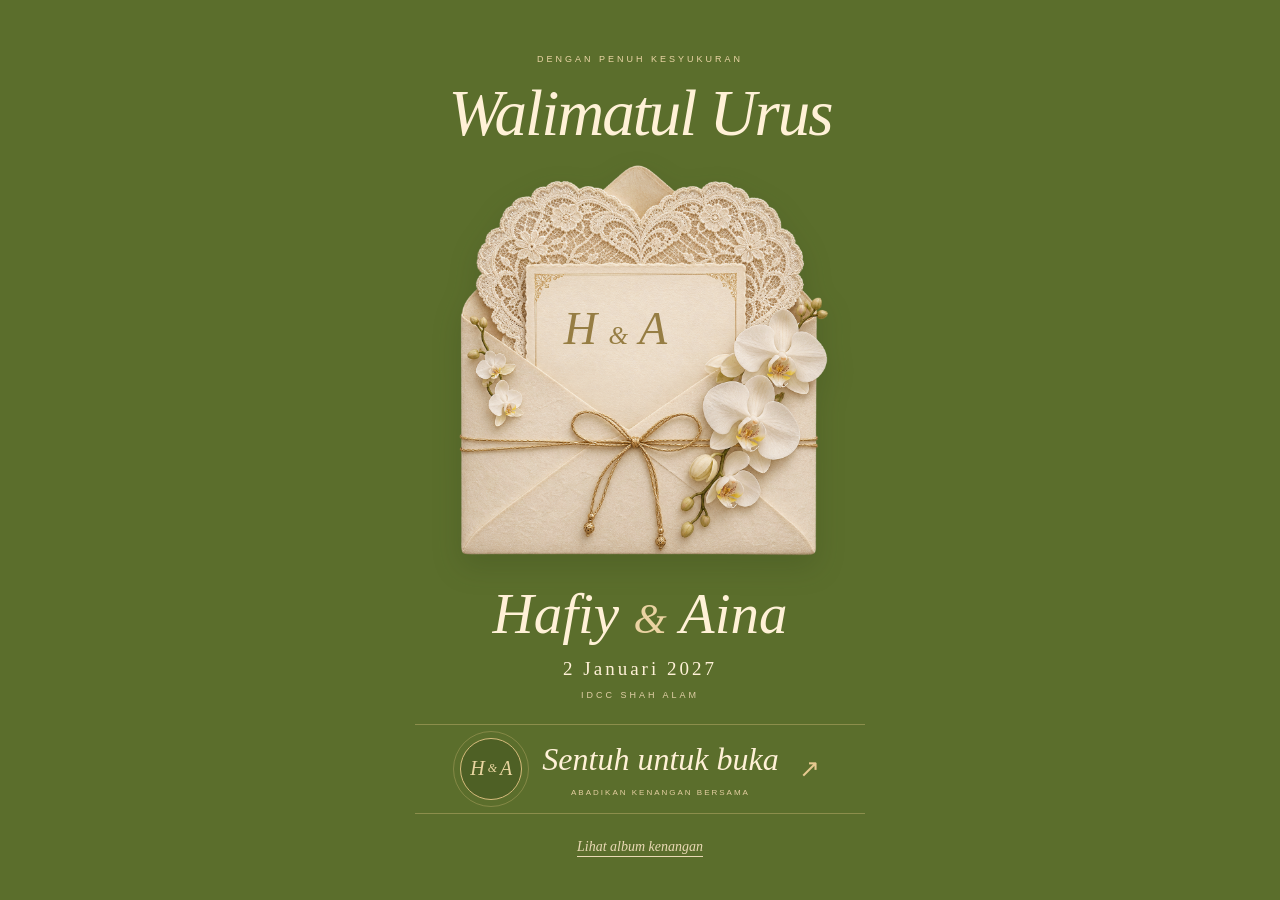
==== index.html @ 0f8b38a5 "Add files via upload" ====
<!doctype html>
<html lang="ms"><head><meta charset="utf-8"><meta name="viewport" content="width=device-width,initial-scale=1"><meta name="theme-color" content="#5B6E2C"><title>Walimatul Urus · Hafiy & Aina</title><link rel="stylesheet" href="style.css?v=menu-1"></head><body class="welcome-page"><main class="welcome-cover"><p class="welcome-kicker">DENGAN PENUH KESYUKURAN</p><h1 class="welcome-title">Walimatul Urus</h1><a class="envelope-link" href="menu.html" aria-label="Buka kamera majlis Hafiy dan Aina"><img src="welcome-envelope.png" alt="Sampul jemputan krim dengan renda hati, orkid putih dan ikatan emas" width="1280" height="1280"><span class="envelope-monogram" aria-hidden="true">H <i>&</i> A</span></a><h2 class="welcome-names">Hafiy <span>&</span> Aina</h2><p class="welcome-date">2 Januari 2027</p><p class="welcome-venue">IDCC SHAH ALAM</p><a class="open-invitation" href="menu.html"><span class="welcome-seal" aria-hidden="true">H<span>&</span>A</span><span><strong>Sentuh untuk buka</strong><small>ABADIKAN KENANGAN BERSAMA</small></span><span class="welcome-arrow" aria-hidden="true">↗</span></a><a class="welcome-album" href="gallery.html">Lihat album kenangan</a></main></body></html>
---- style.css ----
*{box-sizing:border-box}html{scroll-behavior:smooth}body{margin:0;color:#55443d;background-color:#fff8eb;background-image:radial-gradient(ellipse at 0 8%,#ffd9df 0,transparent 35%),radial-gradient(ellipse at 100% 35%,#d7ecff 0,transparent 35%),radial-gradient(ellipse at 0 80%,#ffe5b6 0,transparent 35%);font-family:Arial,sans-serif;font-size:15px}[hidden]{display:none!important}.container{width:min(100% - 28px,620px);margin:auto;padding:38px 0 24px;text-align:center}.eyebrow{font-size:10px;font-weight:bold;letter-spacing:2px;color:#85534e}.header h1{font:normal clamp(42px,9vw,64px) Georgia,serif;margin:8px 0}.header h1 em{color:#d87987;font-weight:normal}.header p{line-height:1.7;color:#77635a}.date{font-size:11px;letter-spacing:3px}.flower-line{font-size:38px;color:#df81a4;margin:12px}.flower-line span:first-child{color:#f1b747}.flower-line span:last-child{color:#8ab8d3}.album-link{display:inline-block;margin:4px 0 28px;color:#75544c;text-underline-offset:5px}.camera-card,.gallery-section{background:#fffdf8;border:1px solid #eadccd;border-radius:26px;padding:20px;box-shadow:0 12px 38px #7653440a}.section-heading{display:flex;align-items:center;justify-content:space-between;gap:8px;margin-bottom:16px}.badge{background:#ffe8a6;border-radius:20px;padding:7px 9px;font-size:10px}.camera-area{position:relative;width:100%;aspect-ratio:1200/1480;border-radius:16px;overflow:hidden;background:#f5e9d7}#preview{display:block;width:100%;height:100%;object-fit:contain}#countdown{position:absolute;left:50%;top:38%;transform:translate(-50%,-50%);font:bold 90px Georgia;color:white;text-shadow:0 2px 18px #0009}fieldset{border:0;padding:0;margin:0}fieldset:disabled{opacity:.7}.option-heading{display:flex;justify-content:space-between;align-items:center;margin:20px 0 10px}.option-heading h2{font-size:13px;margin:0}.option-heading span{font-size:11px;color:#8e7771}.frame-options{display:grid;grid-template-columns:repeat(5,minmax(0,1fr));gap:7px}.frame-choice{padding:6px 3px;border:1px solid #e9dfd1;border-radius:13px;background:#fff;cursor:pointer;color:inherit;font:inherit;min-width:0}.frame-choice canvas{width:100%;height:auto;display:block;border-radius:7px}.frame-choice span{font-size:10px;display:block;margin:6px 0;line-height:1.3}.frame-choice[aria-pressed=true]{border:2px solid #bc5e75;background:#fff0f3;padding:5px 2px}.pills,.button-group{display:flex;flex-wrap:wrap;gap:8px;justify-content:center}.pills button{font:inherit;font-size:12px;border:1px solid #d9cabb;border-radius:24px;padding:11px 14px;background:#fffaf2;color:#55443d;min-height:44px;cursor:pointer}.pills button[aria-pressed=true]{background:#e5eddd;border-color:#708b61}.button-group{margin-top:24px}.btn{border:0;border-radius:28px;padding:14px 20px;min-height:48px;font-size:14px;font-weight:bold;cursor:pointer;color:#55443d}.primary{background:#f5bdcb}.secondary{background:#fff0c5}.blue{background:#d5e9f5}.btn:disabled{opacity:.55;cursor:wait}button:focus-visible,a:focus-visible{outline:3px solid #467d9d;outline-offset:3px}.message{font-size:13px;line-height:1.6;min-height:38px;margin:15px 0}.fine-print{font-size:11px;color:#806b60;line-height:1.6}.gallery-section{margin-top:28px}.gallery-section h2{font:normal 32px Georgia;margin:12px 0}.gallery-section>p{color:#806b60;font-size:13px}.gallery-grid{display:grid;grid-template-columns:repeat(2,minmax(0,1fr));gap:12px}.gallery-item{margin:0;padding:7px;background:#fff0dc;border-radius:9px}.gallery-item:nth-child(even){background:#f9dfe7}.gallery-item img{display:block;width:100%;aspect-ratio:1200/1480;object-fit:contain;border-radius:5px}footer{padding:30px 0;font:italic 16px Georgia}footer span{color:#d98ca6}.sr-only{position:absolute;width:1px;height:1px;padding:0;margin:-1px;overflow:hidden;clip:rect(0,0,0,0)}@media(max-width:380px){.camera-card,.gallery-section{padding:12px}.badge{display:none}.frame-choice span{font-size:9px}.pills button{padding:10px}.container{width:calc(100% - 18px)}}@media(prefers-reduced-motion:reduce){html{scroll-behavior:auto}}
.album-nav{display:flex;align-items:center;justify-content:space-between;gap:12px}.album-nav a,.album-cta{text-decoration:none;display:inline-block}.album-page .gallery-section{margin-top:12px}.album-cta{margin-top:24px}.camera-album-link{margin:20px 0 0}

/* Classic Malay theme: olive, ivory and antique gold. */
body{background:#5B6E2C;color:#453f2e}
.container{padding-top:42px}
.header{color:#fff4db;padding:24px 18px 30px;border-top:1px solid #cdb575;border-bottom:1px solid #cdb575;margin-bottom:28px;position:relative}
.header:before,.header:after{content:"◆";position:absolute;left:50%;transform:translateX(-50%);background:#5B6E2C;color:#e2c98d;padding:0 13px;font-size:15px}
.header:before{top:-10px}.header:after{bottom:-10px}
.header h1{font-family:Georgia,'Times New Roman',serif;color:#fff5dc;letter-spacing:1px}
.header h1 em{color:#e4ca8d}.header p{color:#eee4c9}.header .eyebrow{color:#e8d49d}
.flower-line{font-size:20px;letter-spacing:9px;color:#dfc58a;margin:20px 0}.flower-line span:first-child,.flower-line span:last-child{color:#dfc58a}
.eyebrow{color:#76602f;letter-spacing:2px}.date{color:#f1ddb0!important}
.album-link{color:#f3dfb0;text-decoration-thickness:1px;text-underline-offset:6px}
.camera-card,.gallery-section{background:#faf4e5;border:1px solid #d1b87b;border-radius:7px;box-shadow:0 8px 28px #17230626;position:relative}
.camera-card:before,.gallery-section:before{content:"";position:absolute;inset:6px;border:1px solid #bca36666;pointer-events:none;border-radius:3px}
.section-heading{position:relative}.badge{background:#e8d7aa;color:#5d502e;border:1px solid #bca366;border-radius:3px}
.camera-area{border-radius:3px;border:1px solid #b59b61;background:#eee5d0}
.option-heading h2{font-family:Georgia,serif;font-size:15px;font-weight:normal;color:#50472f}
.frame-choice{border-radius:3px;border-color:#cbbb96;background:#fffaf0}.frame-choice canvas{border-radius:1px}
.frame-choice[aria-pressed=true]{border-color:#637636;background:#e9edda}
.pills button{background:#fffaf0;border-color:#b8a77e;color:#51472e;border-radius:4px}
.pills button[aria-pressed=true]{background:#5B6E2C;border-color:#5B6E2C;color:#fff9e9}
.btn{border-radius:4px;letter-spacing:.3px;border:1px solid #baa269}
.primary{background:#5B6E2C;color:#fff9e9;border-color:#4e6024}.secondary{background:#efe1bc;color:#554726}.blue{background:#dce2ca;color:#3c4c25;border-color:#98a574}
button:focus-visible,a:focus-visible{outline:3px solid #d3ac50;outline-offset:3px}
.message{color:#5e533e}.fine-print,.gallery-section>p{color:#786b50}
.gallery-section h2{font-family:Georgia,serif;color:#51472f}
.gallery-item,.gallery-item:nth-child(even){background:#fffaf0;border:1px solid #d9c9a5;border-radius:3px}
.gallery-item img{border-radius:1px}.camera-album-link{color:#5B6E2C}
.album-nav>.eyebrow{color:#f0dfb1}.album-nav .btn{background:#f4e7c9}
.album-cta{background:#efdfb6;color:#4e442d;border-color:#d5b777}
footer{color:#f3e8cb}footer span{color:#e1c581}

/* Invitation cover */
.welcome-page{background:#5B6E2C;color:#fff1d7;min-height:100svh}
.welcome-cover{width:min(100% - 32px,560px);margin:auto;text-align:center;padding:35px 0 28px;min-height:100svh;display:flex;flex-direction:column;align-items:center;justify-content:center}
.welcome-kicker{font-size:9px;letter-spacing:3px;color:#ead5a5;margin:0 0 12px}
.welcome-title{font:italic normal clamp(40px,10vw,65px) 'Palatino Linotype','Book Antiqua',Georgia,serif;color:#fff1d7;margin:0 0 8px;letter-spacing:-2px}
.envelope-link{position:relative;display:block;width:min(100%,480px);margin:0 auto;text-decoration:none}
.envelope-link img{display:block;width:100%;height:auto;filter:drop-shadow(0 12px 14px #26361233)}
.envelope-monogram{position:absolute;top:35%;left:44%;transform:translateX(-50%);font:italic clamp(28px,8vw,46px) Georgia,serif;color:#967d43;white-space:nowrap}.envelope-monogram i{font-size:.55em}
.welcome-names{font:italic normal clamp(36px,9vw,57px) 'Palatino Linotype','Book Antiqua',Georgia,serif;margin:12px 0;color:#fff1d7}.welcome-names span{font-size:.75em;color:#ead3a2}
.welcome-date{font:normal 19px Georgia,serif;letter-spacing:3px;margin:0 0 10px}.welcome-venue{font-size:9px;letter-spacing:3px;color:#e2d0a7;margin:0 0 24px}
.open-invitation{display:flex;align-items:center;justify-content:center;gap:20px;color:#fff1d7;text-decoration:none;padding:12px 8px;min-height:90px;border-top:1px solid #d4bd7d66;border-bottom:1px solid #d4bd7d66;width:min(100%,450px)}
.welcome-seal{flex-shrink:0;border:1px solid #d7bc7d;outline:1px solid #d7bc7d55;outline-offset:6px;width:62px;height:62px;border-radius:50%;display:flex;align-items:center;justify-content:center;font:italic 20px Georgia;background:#4e6025;color:#e9d5a0}.welcome-seal span{font-size:12px;margin:0 3px}
.open-invitation strong{display:block;font:italic normal clamp(23px,6vw,32px) Georgia,serif}.open-invitation small{display:block;font-size:8px;letter-spacing:2px;margin-top:10px;color:#e4cfa1}.welcome-arrow{font-size:25px;color:#e6c990}
.welcome-album{color:#ead9b5;font:italic 14px Georgia;margin-top:25px;text-underline-offset:5px}.welcome-back{display:block;width:min(100% - 28px,620px);margin:18px auto -14px;color:#f3dfb0;font-size:12px;text-underline-offset:4px}
@media(max-width:360px){.welcome-cover{padding-top:24px}.open-invitation{gap:12px}.welcome-seal{width:48px;height:48px}.welcome-arrow{display:none}}@media(min-width:650px){.welcome-cover{padding-top:36px}.envelope-link{width:410px}}

.menu-page{background:#5B6E2C;color:#fff1d7}.wedding-menu{width:min(100% - 32px,540px);margin:auto;padding:18px 0 25px}.menu-home{font-size:12px;color:#eedbb3;text-decoration:none}.menu-art{position:relative;width:100%;margin:8px auto 18px}.menu-art img{width:100%;height:auto;display:block}.menu-couple{position:absolute;left:30%;top:22%;transform:translate(-50%,-50%);color:#efcf85;font:italic clamp(26px,8vw,44px) Georgia,serif;text-align:center;line-height:1.1}.menu-couple span{display:block;font-size:.6em;margin:8px 0}.menu-initials{position:absolute;left:75%;top:47%;transform:translate(-50%,-50%);color:#ad8b44;font:italic clamp(38px,12vw,70px) Georgia,serif}.menu-initials span{font-size:.5em;margin:0 1px}.menu-art-date{position:absolute;left:28%;top:74%;transform:translate(-50%,-50%);text-align:center;font:clamp(12px,3.5vw,20px) Georgia,serif;line-height:1.5;color:#8b713b;margin:0}.menu-poem{position:absolute;left:75%;top:73%;transform:translate(-50%,-50%);text-align:center;font:italic clamp(9px,2.6vw,14px) Georgia,serif;line-height:1.6;color:#6c5935;width:31%;margin:0}
#guestForm label{display:block;font:italic 17px Georgia,serif;margin:0 8px 10px;color:#f6e9cf}#guestForm label span{font-size:14px;color:#e5d3ae}#guestName{width:100%;min-height:56px;border:1px solid #c9b57e;border-radius:12px;background:#ffffff0b;color:#fff5e2;padding:14px 18px;font:16px Arial,sans-serif}#guestName::placeholder{color:#e2d5b5}#guestName:focus{outline:2px solid #f2db9e;outline-offset:3px}.menu-action{display:flex;align-items:center;justify-content:center;gap:12px;width:100%;min-height:62px;margin-top:17px;border-radius:40px;font:600 13px Arial,sans-serif;letter-spacing:2px;text-decoration:none;cursor:pointer;text-align:center;padding:15px}.menu-camera{background:#f7edcf;color:#584a2a;border:3px solid #d8bc6b;box-shadow:inset 0 0 0 2px #fff9e8}.menu-album{background:transparent;border:1px solid #d4bc80;color:#f4e1b6}.menu-footnote{text-align:center;font:italic 13px Georgia,serif;color:#e9d9b6;margin-top:22px}.menu-action:focus-visible{outline:3px solid #fff5d9;outline-offset:4px}.album-nav{flex-wrap:wrap}@media(max-width:360px){.wedding-menu{width:calc(100% - 24px)}.menu-action{font-size:11px;letter-spacing:1.5px}}
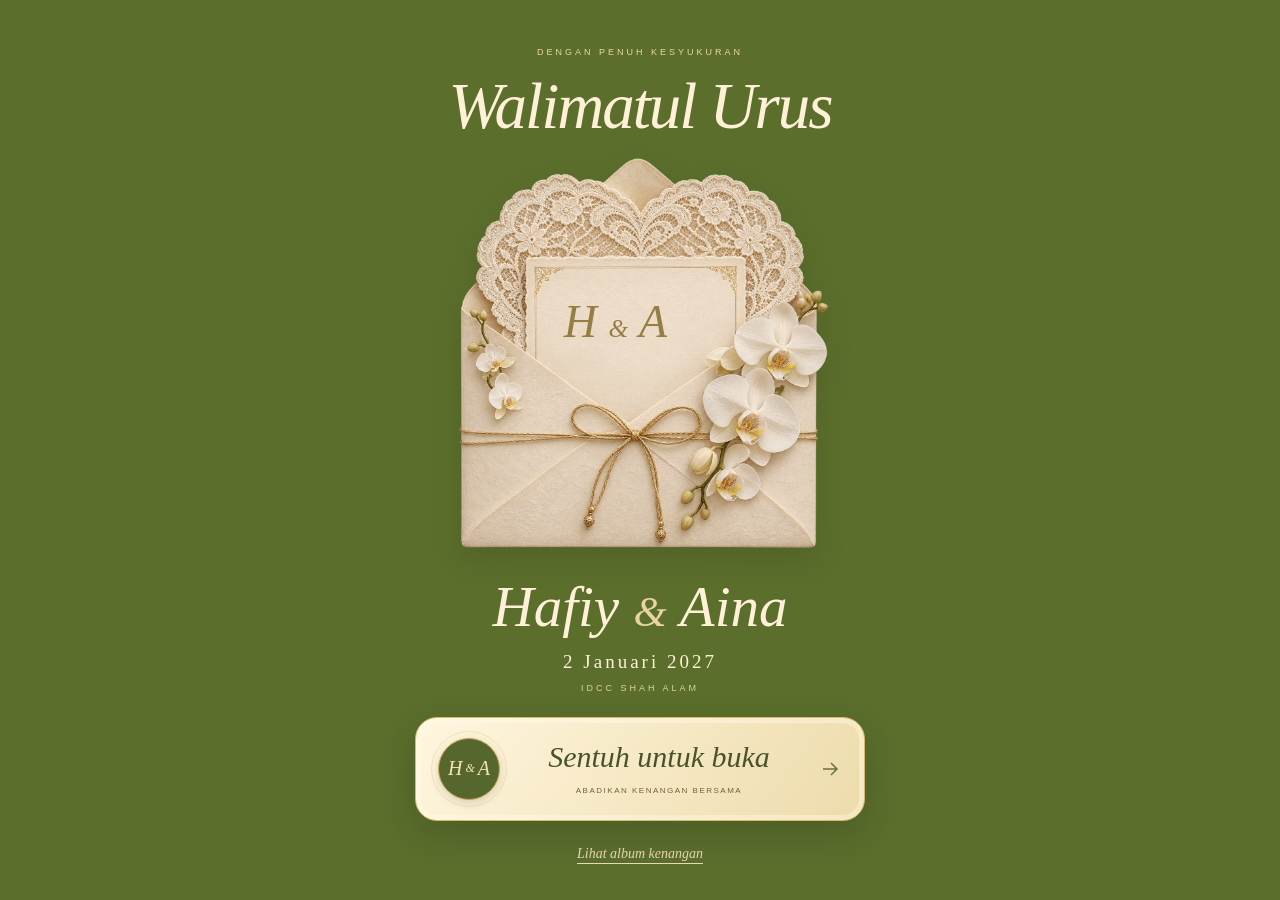
==== commit ae8d0d4f: "Simplify camera and refresh invitation and two-column album" ====
--- a/index.html
+++ b/index.html
@@ -1,2 +1,2 @@
 <!doctype html>
-<html lang="ms"><head><meta charset="utf-8"><meta name="viewport" content="width=device-width,initial-scale=1"><meta name="theme-color" content="#5B6E2C"><title>Walimatul Urus · Hafiy & Aina</title><link rel="stylesheet" href="style.css?v=menu-1"></head><body class="welcome-page"><main class="welcome-cover"><p class="welcome-kicker">DENGAN PENUH KESYUKURAN</p><h1 class="welcome-title">Walimatul Urus</h1><a class="envelope-link" href="menu.html" aria-label="Buka kamera majlis Hafiy dan Aina"><img src="welcome-envelope.png" alt="Sampul jemputan krim dengan renda hati, orkid putih dan ikatan emas" width="1280" height="1280"><span class="envelope-monogram" aria-hidden="true">H <i>&</i> A</span></a><h2 class="welcome-names">Hafiy <span>&</span> Aina</h2><p class="welcome-date">2 Januari 2027</p><p class="welcome-venue">IDCC SHAH ALAM</p><a class="open-invitation" href="menu.html"><span class="welcome-seal" aria-hidden="true">H<span>&</span>A</span><span><strong>Sentuh untuk buka</strong><small>ABADIKAN KENANGAN BERSAMA</small></span><span class="welcome-arrow" aria-hidden="true">↗</span></a><a class="welcome-album" href="gallery.html">Lihat album kenangan</a></main></body></html>+<html lang="ms"><head><meta charset="utf-8"><meta name="viewport" content="width=device-width,initial-scale=1"><meta name="theme-color" content="#5B6E2C"><title>Walimatul Urus · Hafiy & Aina</title><link rel="stylesheet" href="style.css?v=moments-13"></head><body class="welcome-page"><main class="welcome-cover"><p class="welcome-kicker">DENGAN PENUH KESYUKURAN</p><h1 class="welcome-title">Walimatul Urus</h1><a class="envelope-link" href="menu.html" aria-label="Buka kamera majlis Hafiy dan Aina"><img src="welcome-envelope.png" alt="Sampul jemputan krim dengan renda hati, orkid putih dan ikatan emas" width="1280" height="1280"><span class="envelope-monogram" aria-hidden="true">H <i>&</i> A</span></a><h2 class="welcome-names">Hafiy <span>&</span> Aina</h2><p class="welcome-date">2 Januari 2027</p><p class="welcome-venue">IDCC SHAH ALAM</p><a class="open-invitation" href="menu.html"><span class="welcome-seal" aria-hidden="true">H<span>&</span>A</span><span><strong>Sentuh untuk buka</strong><small>ABADIKAN KENANGAN BERSAMA</small></span><svg class="welcome-arrow" aria-hidden="true" width="24" height="24" viewBox="0 0 24 24" fill="none" stroke="currentColor" stroke-width="1.5"><path d="M5 12h14m-6-6 6 6-6 6"/></svg></a><a class="welcome-album" href="gallery.html">Lihat album kenangan</a></main></body></html>
--- a/style.css
+++ b/style.css
@@ -48,5 +48,69 @@
 .welcome-album{color:#ead9b5;font:italic 14px Georgia;margin-top:25px;text-underline-offset:5px}.welcome-back{display:block;width:min(100% - 28px,620px);margin:18px auto -14px;color:#f3dfb0;font-size:12px;text-underline-offset:4px}
 @media(max-width:360px){.welcome-cover{padding-top:24px}.open-invitation{gap:12px}.welcome-seal{width:48px;height:48px}.welcome-arrow{display:none}}@media(min-width:650px){.welcome-cover{padding-top:36px}.envelope-link{width:410px}}
 
-.menu-page{background:#5B6E2C;color:#fff1d7}.wedding-menu{width:min(100% - 32px,540px);margin:auto;padding:18px 0 25px}.menu-home{font-size:12px;color:#eedbb3;text-decoration:none}.menu-art{position:relative;width:100%;margin:8px auto 18px}.menu-art img{width:100%;height:auto;display:block}.menu-couple{position:absolute;left:30%;top:22%;transform:translate(-50%,-50%);color:#efcf85;font:italic clamp(26px,8vw,44px) Georgia,serif;text-align:center;line-height:1.1}.menu-couple span{display:block;font-size:.6em;margin:8px 0}.menu-initials{position:absolute;left:75%;top:47%;transform:translate(-50%,-50%);color:#ad8b44;font:italic clamp(38px,12vw,70px) Georgia,serif}.menu-initials span{font-size:.5em;margin:0 1px}.menu-art-date{position:absolute;left:28%;top:74%;transform:translate(-50%,-50%);text-align:center;font:clamp(12px,3.5vw,20px) Georgia,serif;line-height:1.5;color:#8b713b;margin:0}.menu-poem{position:absolute;left:75%;top:73%;transform:translate(-50%,-50%);text-align:center;font:italic clamp(9px,2.6vw,14px) Georgia,serif;line-height:1.6;color:#6c5935;width:31%;margin:0}
+.menu-page{background:#5B6E2C;color:#fff1d7}.wedding-menu{width:min(100% - 32px,540px);margin:auto;padding:18px 0 25px}.menu-home{font-size:12px;color:#eedbb3;text-decoration:none}.menu-art{position:relative;width:100%;margin:8px auto 18px}.menu-art img{width:100%;height:auto;display:block}.menu-couple{position:absolute;left:30%;top:29%;transform:translate(-50%,-50%);color:#efcf85;font:italic clamp(26px,8vw,44px) Georgia,serif;text-align:center;line-height:1.1}.menu-couple span{display:block;font-size:.6em;margin:8px 0}.menu-initials{position:absolute;left:75%;top:47%;transform:translate(-50%,-50%);color:#ad8b44;font:italic clamp(38px,12vw,70px) Georgia,serif}.menu-initials span{font-size:.5em;margin:0 1px}.menu-art-date{position:absolute;left:28%;top:74%;transform:translate(-50%,-50%);text-align:center;font:clamp(12px,3.5vw,20px) Georgia,serif;line-height:1.5;color:#8b713b;margin:0}.menu-poem{position:absolute;left:75%;top:73%;transform:translate(-50%,-50%);text-align:center;font:italic clamp(9px,2.6vw,14px) Georgia,serif;line-height:1.6;color:#6c5935;width:31%;margin:0}
 #guestForm label{display:block;font:italic 17px Georgia,serif;margin:0 8px 10px;color:#f6e9cf}#guestForm label span{font-size:14px;color:#e5d3ae}#guestName{width:100%;min-height:56px;border:1px solid #c9b57e;border-radius:12px;background:#ffffff0b;color:#fff5e2;padding:14px 18px;font:16px Arial,sans-serif}#guestName::placeholder{color:#e2d5b5}#guestName:focus{outline:2px solid #f2db9e;outline-offset:3px}.menu-action{display:flex;align-items:center;justify-content:center;gap:12px;width:100%;min-height:62px;margin-top:17px;border-radius:40px;font:600 13px Arial,sans-serif;letter-spacing:2px;text-decoration:none;cursor:pointer;text-align:center;padding:15px}.menu-camera{background:#f7edcf;color:#584a2a;border:3px solid #d8bc6b;box-shadow:inset 0 0 0 2px #fff9e8}.menu-album{background:transparent;border:1px solid #d4bc80;color:#f4e1b6}.menu-footnote{text-align:center;font:italic 13px Georgia,serif;color:#e9d9b6;margin-top:22px}.menu-action:focus-visible{outline:3px solid #fff5d9;outline-offset:4px}.album-nav{flex-wrap:wrap}@media(max-width:360px){.wedding-menu{width:calc(100% - 24px)}.menu-action{font-size:11px;letter-spacing:1.5px}}
+
+/* Dedicated camera screen inspired by the supplied mobile reference. */
+.camera-page{background:#5B6E2C;color:#fff1d7}.camera-shell{width:min(100% - 28px,500px);margin:auto;padding:12px 0 max(20px,env(safe-area-inset-bottom))}.camera-topbar{display:grid;grid-template-columns:48px 1fr 48px;align-items:center;gap:8px;margin-bottom:12px;min-height:48px}.camera-topbar h1{font:italic normal clamp(25px,6vw,37px) Georgia,serif;margin:0;text-align:center;color:#fff0d4}.camera-icon{width:46px;height:46px;border:1px solid #ddc68e88;border-radius:50%;background:#ffffff0a;display:inline-flex;align-items:center;justify-content:center;color:#f7e9c8;text-decoration:none;font:28px Georgia,serif;cursor:pointer}.camera-topbar #switchBtn{grid-column:3}.camera-studio .camera-area{width:min(100%,420px);margin:auto;border:1px solid #d1bd8880;border-radius:12px;background:#4b5b25;position:relative}.camera-studio #preview{border-radius:10px}.start-overlay{position:absolute;left:50%;top:42%;transform:translate(-50%,-50%);padding:15px 25px;border-radius:28px;border:1px solid #d7bf81;background:#fff1d7;color:#51452e;font-size:14px;cursor:pointer;box-shadow:0 4px 24px #0003}.camera-page .frame-options{display:flex;gap:8px;overflow-x:auto;padding:12px 2px 8px;scrollbar-width:thin}.camera-page .frame-choice{white-space:nowrap;min-height:42px;padding:10px 17px;border:1px solid #d4bc8088;border-radius:24px;background:transparent;color:#f7e9c8;font:14px Georgia,serif;flex-shrink:0}.camera-page .frame-choice[aria-pressed=true]{background:#f5e7c9;color:#4e492d;border-color:#f5e7c9;padding:10px 17px}.filter-strip{display:flex;justify-content:space-between;gap:10px;overflow-x:auto;padding:10px 2px 12px;scrollbar-width:thin}.filter-choice{flex:1;min-width:62px;max-width:88px;border:0;padding:0;background:none;color:#f2e3c2;cursor:pointer}.filter-choice canvas{display:block;width:56px;height:56px;max-width:100%;border-radius:50%;margin:4px auto 9px;border:2px solid transparent}.filter-choice[aria-pressed=true] canvas{outline:2px solid #f2d48b;outline-offset:3px}.filter-choice span{font:12px Georgia,serif;white-space:nowrap}.capture-row{display:grid;grid-template-columns:1fr 96px 1fr;align-items:center;gap:8px;margin-top:8px}.shutter{width:86px;height:86px;border:5px solid #dcc17e;border-radius:50%;background:#fff0d0;box-shadow:inset 0 0 0 4px #5B6E2C;justify-self:center;cursor:pointer;padding:0}.shutter:active{transform:scale(.96)}.shutter:disabled{opacity:.5}.layout-control{text-align:center}.control-caption{font:12px Georgia;color:#e7d3a7;display:block;margin-bottom:7px}.camera-page .layout-control .pills{gap:5px}.camera-page .pills button{min-height:38px;padding:7px 9px;font:12px Georgia;border-radius:10px;border-color:#d0b97888;background:transparent;color:#f5e6c8}.camera-page .pills button[aria-pressed=true]{background:#f2e2bc;color:#4f4c30}.camera-album-control{justify-self:end;display:flex;flex-direction:column;align-items:center;gap:7px;color:#f4e5c5;font:13px Georgia,serif;text-decoration:none;margin-right:14px}.camera-album-control .camera-icon{border-radius:12px;width:48px;height:48px}.camera-page .message{color:#f1e4c9;text-align:center;font-size:12px;min-height:20px;margin:12px 0 4px}.camera-page .fine-print{color:#eeddb7;text-align:center}.result-actions{margin-top:10px}.camera-page .result-actions:has(button:not([hidden])){padding:10px 0}.camera-page .result-actions .primary{background:#f4e3bc;color:#4e482e}.camera-page fieldset:disabled .camera-album-control{pointer-events:none;opacity:.5}.camera-page button:focus-visible,.camera-page a:focus-visible{outline:3px solid #ffe5a7;outline-offset:4px}@media(max-width:360px){.camera-shell{width:calc(100% - 20px)}.camera-page .frame-choice{padding:9px 12px}.filter-strip{gap:7px}.filter-choice{min-width:57px}.filter-choice span{font-size:11px}.shutter{width:76px;height:76px}.capture-row{grid-template-columns:1fr 82px 1fr}.camera-album-control{margin-right:4px}}
+
+/* Phone layout fix: fieldsets must not expand to the width of scrollable options. */
+html{width:100%;overflow-x:clip}
+body{width:100%;min-width:0;margin:0}
+.camera-shell{width:calc(100% - 24px);max-width:500px;min-width:0;margin-inline:auto;padding-top:max(12px,env(safe-area-inset-top));padding-bottom:max(20px,env(safe-area-inset-bottom))}
+.camera-shell *{box-sizing:border-box}
+.camera-studio,.camera-topbar,.camera-studio fieldset{min-width:0;min-inline-size:0;max-width:100%;width:100%}
+.camera-studio fieldset{margin:0;padding:0;border:0}
+.camera-topbar{grid-template-columns:46px minmax(0,1fr) 46px}
+.camera-topbar h1{min-width:0;font-size:clamp(22px,6vw,34px);overflow-wrap:anywhere}
+.camera-studio .camera-area{width:100%;max-width:420px;min-width:0;margin-inline:auto;aspect-ratio:1200 / 1480}
+.camera-studio #preview{display:block;width:100%;max-width:100%;height:100%;object-fit:contain}
+.camera-page .frame-options,.camera-page .filter-strip{display:flex;width:100%;max-width:100%;min-width:0;overflow-x:auto;overflow-y:hidden;overscroll-behavior-x:contain;-webkit-overflow-scrolling:touch;scrollbar-width:thin}
+.camera-page .frame-options{padding:12px 4px 8px;gap:8px}
+.camera-page .frame-choice{flex:0 0 auto;min-width:0;max-width:none}
+.camera-page .filter-strip{justify-content:flex-start;gap:10px;padding:10px 5px 12px}
+.camera-page .filter-choice{flex:1 0 62px;min-width:62px;max-width:88px}
+.camera-page .capture-row{width:100%;min-width:0;grid-template-columns:minmax(0,1fr) 86px minmax(0,1fr);gap:8px}
+.camera-page .layout-control{min-width:0}.camera-page .layout-control .pills{gap:4px}
+.camera-page .layout-control .pills button{font-size:11px;padding:7px 8px}
+.camera-page .camera-album-control{min-width:0;justify-self:center;margin-right:0}
+.camera-page .message,.camera-page .fine-print{overflow-wrap:anywhere;max-width:100%}
+.camera-page .result-actions{min-width:0;max-width:100%}.camera-page .result-actions .btn{max-width:100%;white-space:normal}
+.camera-page .start-overlay{max-width:calc(100% - 32px);white-space:normal;min-height:44px}
+@media(max-width:350px){.camera-shell{width:calc(100% - 16px)}.camera-page .capture-row{grid-template-columns:minmax(0,1fr) 76px minmax(0,1fr);gap:4px}.camera-page .layout-control .pills button{padding:7px 6px;font-size:10px}}
+
+/* Finished-photo actions: available after single or four-photo capture. */
+.camera-page .result-actions{display:grid;grid-template-columns:repeat(2,minmax(0,1fr));gap:10px;width:100%;margin:12px 0 0;padding:4px 0 14px}
+.camera-page .result-actions .btn{display:flex;align-items:center;justify-content:center;width:100%;min-width:0;min-height:50px;padding:12px 8px;text-decoration:none;text-align:center;font-size:13px;line-height:1.3}
+.camera-page .result-actions .album-outline{background:transparent;border:1px solid #f0dab0;color:#fff1d7}
+@media(max-width:330px){.camera-page .result-actions .btn{font-size:12px}}
+
+/* Guest wishes and social album */
+#guestWishes{width:100%;border:1px solid #c9b57e;border-radius:12px;background:#ffffff0b;color:#fff5e2;padding:14px 18px;font:16px Arial,sans-serif;resize:vertical;min-height:95px}#guestWishes::placeholder{color:#e2d5b5}#guestForm .wish-label{margin-top:18px}.guest-note{font:12px/1.6 Arial,sans-serif;color:#e5d3ae}.capture-spacer{display:block;min-width:0}
+.feed-shell{width:min(100% - 28px,620px);margin:auto;padding:22px 0}.feed-nav{display:flex;justify-content:space-between;align-items:center;gap:12px}.feed-nav a{color:#f6e6bf;font:italic 14px Georgia}.feed-nav span{font:italic 23px Georgia;color:#fff1d7}.feed-heading{text-align:center;padding:32px 0 22px}.feed-heading .eyebrow{color:#ecd39d}.feed-heading h1{font:normal 39px Georgia;color:#fff2d9;margin:12px 0}.feed-heading p{color:#f1e2c2;font-size:14px}.feed-composer{padding:22px;background:#faf4e5;border:1px solid #d6bc80;border-radius:14px}.feed-composer h2{font:normal 23px Georgia;margin:0 0 16px}.composer-fields label{display:block;font-size:13px;margin-bottom:14px}.composer-fields input,.composer-fields textarea{display:block;width:100%;margin-top:7px;padding:12px;border:1px solid #c8b993;border-radius:8px;background:#fffcf5;color:#4d422f;font:16px Arial;resize:vertical}.photo-file-label{display:block;font-size:13px}.photo-file-label input{display:block;margin-top:10px;max-width:100%;font-size:14px}.feed-composer .guest-note{color:#766746}.feed-composer .btn{width:100%;margin-top:5px}#albumUploadMessage{font-size:13px;line-height:1.6}#albumUploadPreview{width:100%;max-height:280px;object-fit:contain;margin-top:16px;background:#ece3d1;border-radius:8px}.feed-toolbar{display:flex;align-items:center;justify-content:space-between;gap:10px;margin-top:28px}.feed-toolbar h2{font:normal 23px Georgia;color:#fff1d7}.feed-status{font-size:13px;line-height:1.6;color:#efdfbc}.social-feed{display:flex;flex-direction:column;gap:22px}.feed-post{background:#fffaf0;border:1px solid #dbc89d;border-radius:13px;overflow:hidden}.post-head{display:flex;align-items:center;gap:12px;padding:14px 17px}.post-avatar{width:37px;height:37px;flex-shrink:0;border-radius:50%;background:#e3dcc3;color:#536329;display:flex;align-items:center;justify-content:center;font:20px Georgia}.post-author{font-size:14px;overflow-wrap:anywhere}.post-photo{width:100%;height:auto;display:block;background:#e8dfcb}.post-caption{padding:18px}.caption-name{font-size:14px;overflow-wrap:anywhere}.post-wishes{font-size:15px;line-height:1.7;margin:8px 0;white-space:pre-wrap;overflow-wrap:anywhere}.no-wish{color:#8b7b5e;font-style:italic}.post-date{font-size:11px;color:#8a7c64;display:block;margin-top:12px}.load-more{display:block;margin:24px auto 0}.feed-page footer{text-align:center}.feed-toolbar .btn{font-size:12px;padding:12px}.feed-page{background:#5B6E2C}@media(max-width:360px){.feed-composer{padding:16px}.feed-heading h1{font-size:33px}.feed-nav span{font-size:20px}}
+
+/* A photo-first wedding feed. */
+.feed-shell{width:min(100% - 28px,640px);padding-bottom:110px}
+.feed-heading{padding:38px 0 24px}.feed-heading h1{font-size:clamp(34px,8vw,48px)}
+.social-feed{display:grid;grid-template-columns:repeat(2,minmax(0,1fr));gap:16px;align-items:start}
+.feed-post{display:block;min-width:0;border-radius:18px;border:1px solid #dbc89d;box-shadow:0 8px 28px #26331022;overflow:hidden}
+.post-head{padding:16px;display:flex;gap:10px;align-items:center}.post-avatar{font-size:12px;width:40px;height:40px;background:#5b6e2c;color:#fff4db}.post-author{font:16px Georgia;color:#4a522f}.post-tag{margin-left:auto;font:10px Arial;letter-spacing:2px;color:#7a795f}
+.post-photo{display:block;width:100%;height:auto;max-height:85vh;object-fit:contain;aspect-ratio:auto;background:#eee8dc}
+.post-actions{display:flex;align-items:center;justify-content:space-between;gap:12px;padding:18px 16px;color:#666c48;font:14px Georgia}
+.post-save{color:#4b5c28;text-decoration:none;border:1px solid #d5d8c7;border-radius:20px;padding:9px 13px;font:12px Arial;white-space:nowrap}
+.feed-bottom{position:fixed;bottom:0;left:50%;transform:translateX(-50%);width:min(100%,680px);display:flex;align-items:center;justify-content:space-around;gap:8px;padding:14px 12px max(14px,env(safe-area-inset-bottom));background:#fffaf0f5;border:1px solid #dbc89d;border-radius:22px 22px 0 0;backdrop-filter:blur(12px);z-index:10}
+.feed-bottom a{color:#5b633d;font:13px Arial;text-decoration:none;padding:10px 8px}.feed-bottom .new-photo{background:#5b6e2c;color:#fff5dc;border-radius:24px;padding:14px 18px}.feed-bottom a[aria-current]{text-decoration:underline;text-underline-offset:5px}
+.feed-page a:focus-visible{outline:3px solid #c99f4b;outline-offset:4px}
+
+@media(max-width:360px){.post-tag{display:none}.post-actions{font-size:12px}.feed-toolbar h2{font-size:20px}}
+
+/* Invitation seal and two-column photo journal. */
+.open-invitation{position:relative;isolation:isolate;overflow:hidden;justify-content:space-between;gap:16px;border:1px solid #d9b96e;border-radius:22px;padding:20px 22px;background:linear-gradient(125deg,#fff6df,#eddbab);color:#4d542f;box-shadow:0 12px 32px #23301540,inset 0 0 0 5px #fff9e866;transition:transform .2s,box-shadow .2s}
+.open-invitation:hover{transform:translateY(-3px);box-shadow:0 16px 36px #23301550,inset 0 0 0 5px #fff9e866}
+.open-invitation:focus-visible{outline:3px solid #f7dfa5;outline-offset:6px}
+.open-invitation strong{font-size:clamp(21px,5.5vw,30px);color:#48532c}.open-invitation small{color:#75613b;font-size:8px;letter-spacing:1.5px;line-height:1.7}
+.welcome-seal{background:#56672e;box-shadow:0 3px 10px #53492130;color:#f6e4b6;border-color:#c9a85d}.welcome-arrow{flex-shrink:0;color:#6b723e}
+.camera-page .capture-row .shutter{grid-column:2}
+.feed-shell{max-width:960px}.post-head{gap:8px;padding:12px}.post-avatar{width:30px;height:30px;font-size:10px}.post-author{font-size:14px}.post-tag{display:none}.post-actions{flex-wrap:wrap;padding:12px;font-size:12px;gap:8px}.post-photo{max-height:none}
+@media(max-width:600px){.social-feed{gap:10px}.feed-post{border-radius:12px}.post-head{padding:10px 8px;gap:6px}.post-author{font-size:12px}.post-avatar{width:26px;height:26px;font-size:9px}.post-actions{padding:10px 8px}.post-save{font-size:11px;padding:8px 10px}.post-note{font-size:11px}}
+@media(prefers-reduced-motion:reduce){.open-invitation{transition:none}.open-invitation:hover{transform:none}}
